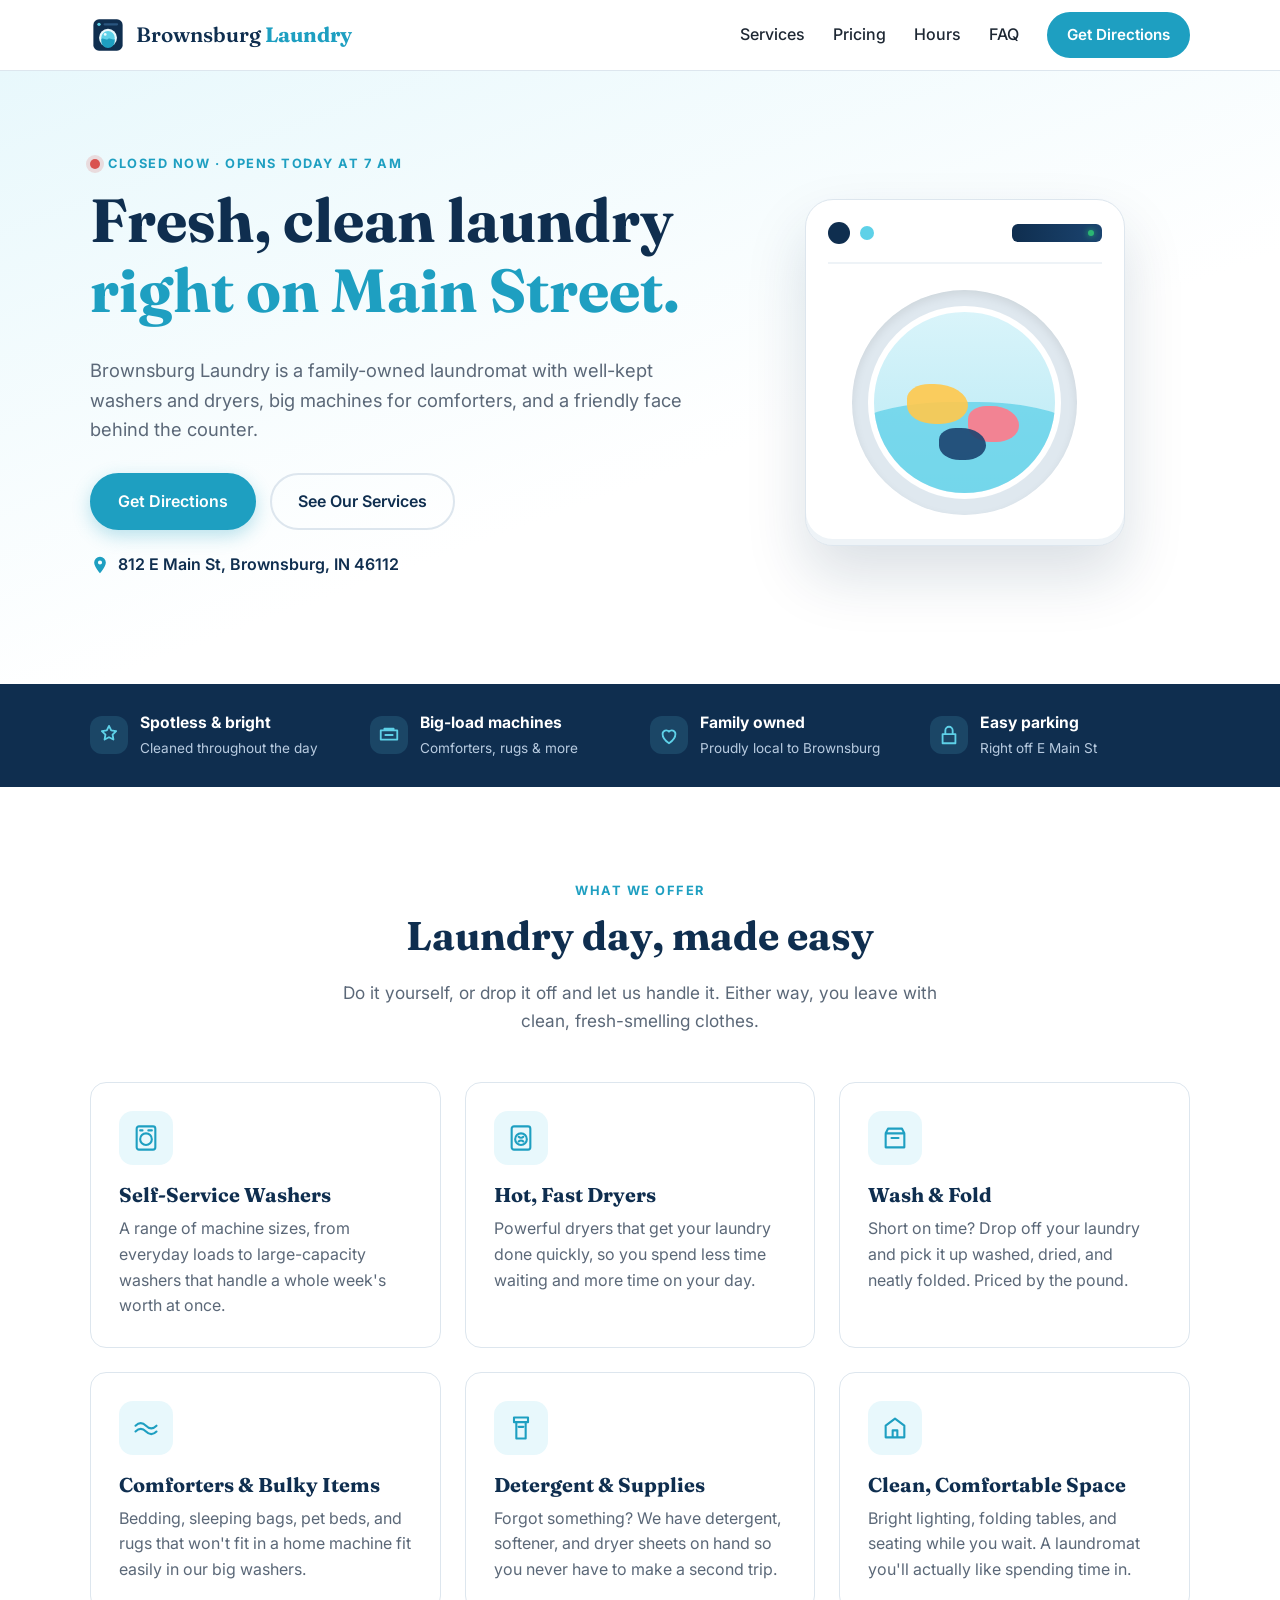
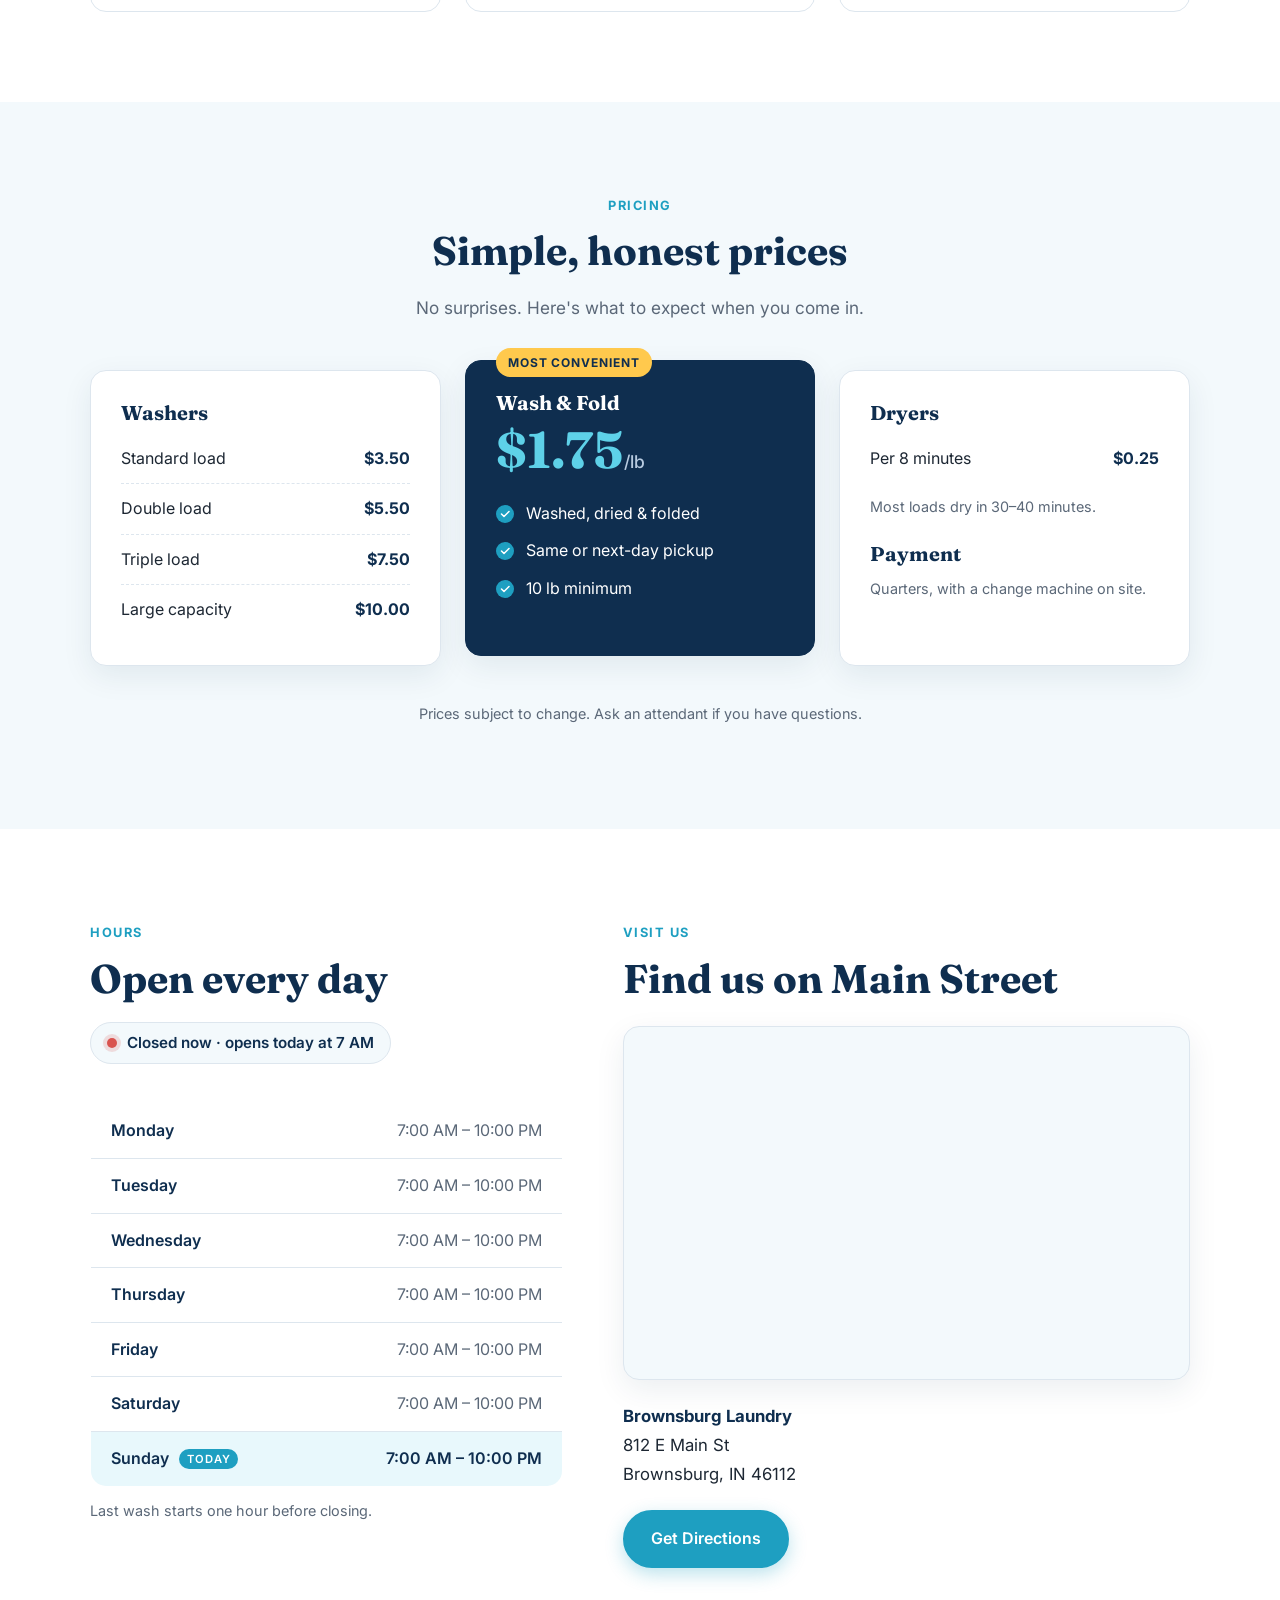
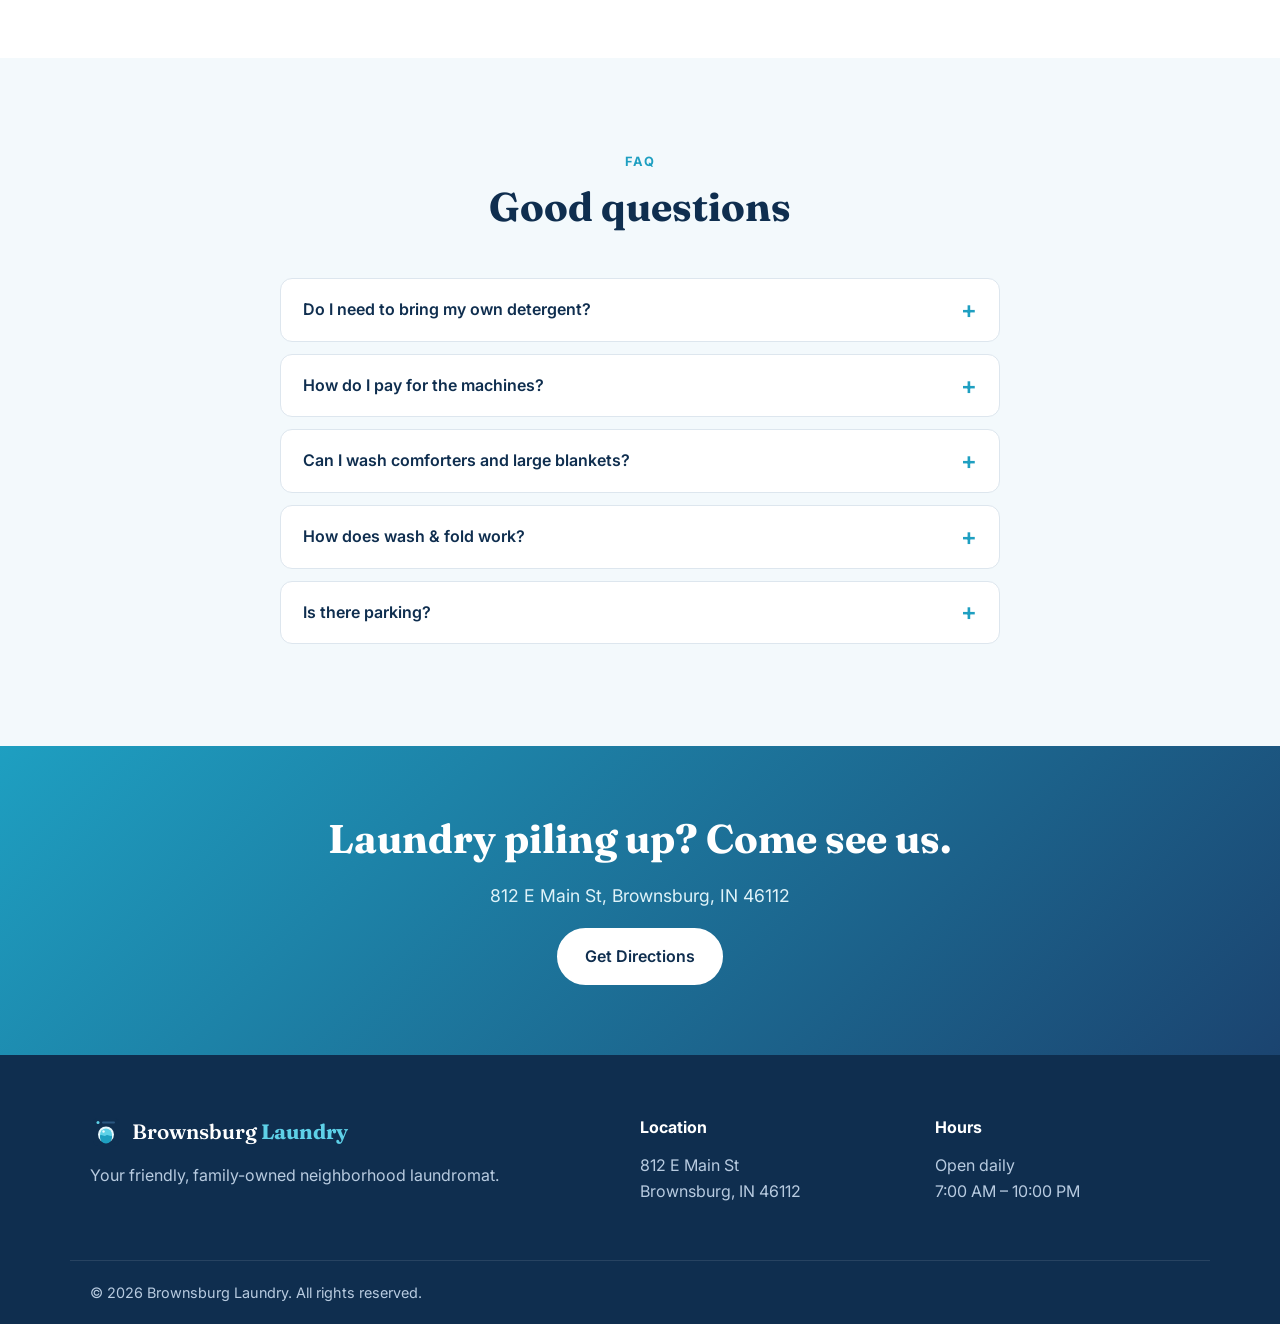
==== index.html @ ec7a970f "Add Brownsburg Laundry website Static, mobile-friendly site with services, pricing, hours with a liv" ====
<!doctype html>
<html lang="en">
<head>
  <meta charset="utf-8">
  <meta name="viewport" content="width=device-width, initial-scale=1">
  <title>Brownsburg Laundry | Laundromat on E Main St, Brownsburg, IN</title>
  <meta name="description" content="Brownsburg Laundry is a clean, friendly, family-owned laundromat at 812 E Main St, Brownsburg, IN 46112. Self-service washers and dryers, wash & fold, and big-load machines.">
  <meta property="og:title" content="Brownsburg Laundry">
  <meta property="og:description" content="Clean, friendly, family-owned laundromat at 812 E Main St, Brownsburg, IN.">
  <meta property="og:type" content="website">
  <link rel="icon" href="assets/favicon.svg" type="image/svg+xml">
  <link rel="preconnect" href="https://fonts.googleapis.com">
  <link rel="preconnect" href="https://fonts.gstatic.com" crossorigin>
  <link href="https://fonts.googleapis.com/css2?family=Fraunces:opsz,wght@9..144,600;9..144,700&family=Inter:wght@400;500;600;700&display=swap" rel="stylesheet">
  <link rel="stylesheet" href="css/styles.css">

  <script type="application/ld+json">
  {
    "@context": "https://schema.org",
    "@type": "Laundromat",
    "name": "Brownsburg Laundry",
    "address": {
      "@type": "PostalAddress",
      "streetAddress": "812 E Main St",
      "addressLocality": "Brownsburg",
      "addressRegion": "IN",
      "postalCode": "46112",
      "addressCountry": "US"
    }
  }
  </script>
</head>
<body>
  <a class="skip-link" href="#main">Skip to content</a>

  <header class="site-header" id="top">
    <div class="container nav">
      <a class="brand" href="#top" aria-label="Brownsburg Laundry home">
        <img src="assets/favicon.svg" alt="" width="36" height="36">
        <span>Brownsburg <strong>Laundry</strong></span>
      </a>
      <button class="nav-toggle" aria-expanded="false" aria-controls="nav-menu" aria-label="Open menu">
        <span></span><span></span><span></span>
      </button>
      <nav id="nav-menu" class="nav-menu" aria-label="Main">
        <a href="#services">Services</a>
        <a href="#pricing">Pricing</a>
        <a href="#hours">Hours</a>
        <a href="#faq">FAQ</a>
        <a href="#visit" class="btn btn-small">Get Directions</a>
      </nav>
    </div>
  </header>

  <main id="main">
    <!-- HERO -->
    <section class="hero">
      <div class="bubbles" aria-hidden="true">
        <span></span><span></span><span></span><span></span><span></span><span></span><span></span><span></span>
      </div>
      <div class="container hero-inner">
        <div class="hero-copy">
          <p class="eyebrow"><span class="status-dot" data-open-dot></span><span data-open-status>Your neighborhood laundromat</span></p>
          <h1>Fresh, clean laundry <em>right on Main Street.</em></h1>
          <p class="lead">Brownsburg Laundry is a family-owned laundromat with well-kept washers and dryers, big machines for comforters, and a friendly face behind the counter.</p>
          <div class="hero-actions">
            <a class="btn" href="https://www.google.com/maps/dir/?api=1&destination=812+E+Main+St,+Brownsburg,+IN+46112" target="_blank" rel="noopener">Get Directions</a>
            <a class="btn btn-ghost" href="#services">See Our Services</a>
          </div>
          <p class="hero-address">
            <svg viewBox="0 0 24 24" aria-hidden="true"><path d="M12 2a7 7 0 0 0-7 7c0 5.25 7 13 7 13s7-7.75 7-13a7 7 0 0 0-7-7zm0 9.5A2.5 2.5 0 1 1 12 6.5a2.5 2.5 0 0 1 0 5z"/></svg>
            812 E Main St, Brownsburg, IN 46112
          </p>
        </div>
        <div class="hero-art" aria-hidden="true">
          <div class="washer">
            <div class="washer-top">
              <span class="knob"></span><span class="knob small"></span>
              <span class="panel"></span>
            </div>
            <div class="washer-door">
              <div class="washer-glass">
                <div class="water"></div>
                <div class="clothes"><i></i><i></i><i></i></div>
              </div>
            </div>
          </div>
        </div>
      </div>
    </section>

    <!-- HIGHLIGHTS -->
    <section class="highlights">
      <div class="container highlight-grid">
        <div class="highlight">
          <svg viewBox="0 0 24 24" aria-hidden="true"><path d="M12 2l2.4 4.9 5.4.8-3.9 3.8.9 5.4L12 14.4l-4.8 2.5.9-5.4L4.2 7.7l5.4-.8z"/></svg>
          <div><strong>Spotless &amp; bright</strong><span>Cleaned throughout the day</span></div>
        </div>
        <div class="highlight">
          <svg viewBox="0 0 24 24" aria-hidden="true"><path d="M3 7h18v10H3zM7 7V5h10v2M8 12h8"/></svg>
          <div><strong>Big-load machines</strong><span>Comforters, rugs &amp; more</span></div>
        </div>
        <div class="highlight">
          <svg viewBox="0 0 24 24" aria-hidden="true"><path d="M12 21s-7-4.35-7-10a4 4 0 0 1 7-2.65A4 4 0 0 1 19 11c0 5.65-7 10-7 10z"/></svg>
          <div><strong>Family owned</strong><span>Proudly local to Brownsburg</span></div>
        </div>
        <div class="highlight">
          <svg viewBox="0 0 24 24" aria-hidden="true"><path d="M5 11h14v10H5zM8 11V7a4 4 0 0 1 8 0v4"/></svg>
          <div><strong>Easy parking</strong><span>Right off E Main St</span></div>
        </div>
      </div>
    </section>

    <!-- SERVICES -->
    <section id="services" class="section">
      <div class="container">
        <div class="section-head">
          <p class="eyebrow">What we offer</p>
          <h2>Laundry day, made easy</h2>
          <p>Do it yourself, or drop it off and let us handle it. Either way, you leave with clean, fresh-smelling clothes.</p>
        </div>
        <div class="card-grid">
          <article class="card">
            <div class="card-icon">
              <svg viewBox="0 0 24 24" aria-hidden="true"><rect x="4" y="2" width="16" height="20" rx="2"/><circle cx="12" cy="13" r="5"/><path d="M7 5.5h2M14 5.5h3"/></svg>
            </div>
            <h3>Self-Service Washers</h3>
            <p>A range of machine sizes, from everyday loads to large-capacity washers that handle a whole week's worth at once.</p>
          </article>
          <article class="card">
            <div class="card-icon">
              <svg viewBox="0 0 24 24" aria-hidden="true"><rect x="4" y="2" width="16" height="20" rx="2"/><circle cx="12" cy="13" r="5"/><path d="M10 11c1 1 3 1 4 0M10 15c1-1 3-1 4 0"/></svg>
            </div>
            <h3>Hot, Fast Dryers</h3>
            <p>Powerful dryers that get your laundry done quickly, so you spend less time waiting and more time on your day.</p>
          </article>
          <article class="card">
            <div class="card-icon">
              <svg viewBox="0 0 24 24" aria-hidden="true"><path d="M4 8h16v12H4zM4 8l2-4h12l2 4M9 12h6"/></svg>
            </div>
            <h3>Wash &amp; Fold</h3>
            <p>Short on time? Drop off your laundry and pick it up washed, dried, and neatly folded. Priced by the pound.</p>
          </article>
          <article class="card">
            <div class="card-icon">
              <svg viewBox="0 0 24 24" aria-hidden="true"><path d="M3 10c3-3 6-3 9 0s6 3 9 0M3 15c3-3 6-3 9 0s6 3 9 0"/></svg>
            </div>
            <h3>Comforters &amp; Bulky Items</h3>
            <p>Bedding, sleeping bags, pet beds, and rugs that won't fit in a home machine fit easily in our big washers.</p>
          </article>
          <article class="card">
            <div class="card-icon">
              <svg viewBox="0 0 24 24" aria-hidden="true"><path d="M6 3h12v4H6zM8 7v14h8V7M10 11h4"/></svg>
            </div>
            <h3>Detergent &amp; Supplies</h3>
            <p>Forgot something? We have detergent, softener, and dryer sheets on hand so you never have to make a second trip.</p>
          </article>
          <article class="card">
            <div class="card-icon">
              <svg viewBox="0 0 24 24" aria-hidden="true"><path d="M4 20V10l8-6 8 6v10H4zM10 20v-6h4v6"/></svg>
            </div>
            <h3>Clean, Comfortable Space</h3>
            <p>Bright lighting, folding tables, and seating while you wait. A laundromat you'll actually like spending time in.</p>
          </article>
        </div>
      </div>
    </section>

    <!-- PRICING -->
    <!-- NOTE: Prices below are placeholders. Update them to match the store's actual prices. -->
    <section id="pricing" class="section section-tint">
      <div class="container">
        <div class="section-head">
          <p class="eyebrow">Pricing</p>
          <h2>Simple, honest prices</h2>
          <p>No surprises. Here's what to expect when you come in.</p>
        </div>
        <div class="price-grid">
          <div class="price-card">
            <h3>Washers</h3>
            <ul class="price-list">
              <li><span>Standard load</span><span class="price">$3.50</span></li>
              <li><span>Double load</span><span class="price">$5.50</span></li>
              <li><span>Triple load</span><span class="price">$7.50</span></li>
              <li><span>Large capacity</span><span class="price">$10.00</span></li>
            </ul>
          </div>
          <div class="price-card featured">
            <p class="tag">Most convenient</p>
            <h3>Wash &amp; Fold</h3>
            <p class="big-price">$1.75<small>/lb</small></p>
            <ul class="check-list">
              <li>Washed, dried &amp; folded</li>
              <li>Same or next-day pickup</li>
              <li>10 lb minimum</li>
            </ul>
          </div>
          <div class="price-card">
            <h3>Dryers</h3>
            <ul class="price-list">
              <li><span>Per 8 minutes</span><span class="price">$0.25</span></li>
            </ul>
            <p class="fine">Most loads dry in 30–40 minutes.</p>
            <h3 class="mt">Payment</h3>
            <p class="fine">Quarters, with a change machine on site.</p>
          </div>
        </div>
        <p class="note">Prices subject to change. Ask an attendant if you have questions.</p>
      </div>
    </section>

    <!-- HOURS & LOCATION -->
    <section id="hours" class="section">
      <div class="container visit-grid">
        <div>
          <div class="section-head left">
            <p class="eyebrow">Hours</p>
            <h2>Open every day</h2>
            <p class="open-now"><span class="status-dot" data-open-dot></span><span data-open-status>Checking hours…</span></p>
          </div>
          <!-- NOTE: Hours are placeholders. Edit the HOURS table in js/main.js too, so the "Open now" badge stays accurate. -->
          <table class="hours-table" data-hours-table>
            <tbody>
              <tr data-day="1"><th scope="row">Monday</th><td>7:00 AM – 10:00 PM</td></tr>
              <tr data-day="2"><th scope="row">Tuesday</th><td>7:00 AM – 10:00 PM</td></tr>
              <tr data-day="3"><th scope="row">Wednesday</th><td>7:00 AM – 10:00 PM</td></tr>
              <tr data-day="4"><th scope="row">Thursday</th><td>7:00 AM – 10:00 PM</td></tr>
              <tr data-day="5"><th scope="row">Friday</th><td>7:00 AM – 10:00 PM</td></tr>
              <tr data-day="6"><th scope="row">Saturday</th><td>7:00 AM – 10:00 PM</td></tr>
              <tr data-day="0"><th scope="row">Sunday</th><td>7:00 AM – 10:00 PM</td></tr>
            </tbody>
          </table>
          <p class="fine">Last wash starts one hour before closing.</p>
        </div>

        <div id="visit">
          <div class="section-head left">
            <p class="eyebrow">Visit us</p>
            <h2>Find us on Main Street</h2>
          </div>
          <div class="map">
            <iframe
              title="Map showing Brownsburg Laundry at 812 E Main St, Brownsburg, IN"
              src="https://maps.google.com/maps?q=812%20E%20Main%20St%2C%20Brownsburg%2C%20IN%2046112&t=&z=15&ie=UTF8&iwloc=&output=embed"
              loading="lazy"
              referrerpolicy="no-referrer-when-downgrade"></iframe>
          </div>
          <address class="address-card">
            <strong>Brownsburg Laundry</strong><br>
            812 E Main St<br>
            Brownsburg, IN 46112
          </address>
          <a class="btn" href="https://www.google.com/maps/dir/?api=1&destination=812+E+Main+St,+Brownsburg,+IN+46112" target="_blank" rel="noopener">Get Directions</a>
        </div>
      </div>
    </section>

    <!-- FAQ -->
    <section id="faq" class="section section-tint">
      <div class="container narrow">
        <div class="section-head">
          <p class="eyebrow">FAQ</p>
          <h2>Good questions</h2>
        </div>
        <div class="faq">
          <details>
            <summary>Do I need to bring my own detergent?</summary>
            <p>You're welcome to bring your own, but you don't have to. We keep detergent, fabric softener, and dryer sheets available on site.</p>
          </details>
          <details>
            <summary>How do I pay for the machines?</summary>
            <p>Machines take quarters, and there's a change machine on site that breaks bills into quarters.</p>
          </details>
          <details>
            <summary>Can I wash comforters and large blankets?</summary>
            <p>Yes! Our large-capacity washers easily handle king-size comforters, sleeping bags, and other bulky items.</p>
          </details>
          <details>
            <summary>How does wash &amp; fold work?</summary>
            <p>Just drop off your laundry during business hours. We'll weigh it, wash it, dry it, and fold it. It's usually ready the same or next day.</p>
          </details>
          <details>
            <summary>Is there parking?</summary>
            <p>Yes, there's convenient parking right at the store on E Main St.</p>
          </details>
        </div>
      </div>
    </section>

    <!-- CTA -->
    <section class="cta">
      <div class="container cta-inner">
        <h2>Laundry piling up? Come see us.</h2>
        <p>812 E Main St, Brownsburg, IN 46112</p>
        <a class="btn btn-light" href="https://www.google.com/maps/dir/?api=1&destination=812+E+Main+St,+Brownsburg,+IN+46112" target="_blank" rel="noopener">Get Directions</a>
      </div>
    </section>
  </main>

  <footer class="site-footer">
    <div class="container footer-grid">
      <div>
        <a class="brand brand-light" href="#top">
          <img src="assets/favicon.svg" alt="" width="32" height="32">
          <span>Brownsburg <strong>Laundry</strong></span>
        </a>
        <p>Your friendly, family-owned neighborhood laundromat.</p>
      </div>
      <div>
        <h4>Location</h4>
        <p>812 E Main St<br>Brownsburg, IN 46112</p>
      </div>
      <div>
        <h4>Hours</h4>
        <p>Open daily<br>7:00 AM – 10:00 PM</p>
      </div>
    </div>
    <div class="container footer-bottom">
      <p>&copy; <span data-year></span> Brownsburg Laundry. All rights reserved.</p>
    </div>
  </footer>

  <script src="js/main.js"></script>
</body>
</html>
---- css/styles.css ----
:root {
  --navy: #0f2e4f;
  --navy-2: #1b4470;
  --aqua: #1e9fc1;
  --aqua-light: #5ed1e8;
  --foam: #e8f8fc;
  --sun: #ffc94d;
  --ink: #1d2733;
  --muted: #5b6878;
  --line: #dde6ee;
  --bg: #ffffff;
  --tint: #f3f9fc;
  --radius: 16px;
  --shadow: 0 10px 30px rgba(15, 46, 79, 0.08);
  --font-body: "Inter", system-ui, -apple-system, "Segoe UI", Roboto, sans-serif;
  --font-head: "Fraunces", Georgia, serif;
}

*,
*::before,
*::after { box-sizing: border-box; }

html { scroll-behavior: smooth; scroll-padding-top: 80px; }

body {
  margin: 0;
  font-family: var(--font-body);
  color: var(--ink);
  background: var(--bg);
  line-height: 1.6;
  -webkit-font-smoothing: antialiased;
}

img, svg { display: block; max-width: 100%; }

a { color: var(--aqua); }

h1, h2, h3 {
  font-family: var(--font-head);
  color: var(--navy);
  line-height: 1.15;
  margin: 0 0 0.5em;
}

h1 { font-size: clamp(2.3rem, 5.5vw, 3.8rem); }
h2 { font-size: clamp(1.8rem, 3.5vw, 2.5rem); }
h3 { font-size: 1.25rem; }

p { margin: 0 0 1em; }

.container {
  width: 100%;
  max-width: 1140px;
  margin: 0 auto;
  padding: 0 20px;
}
.container.narrow { max-width: 760px; }

.skip-link {
  position: absolute;
  left: -999px;
  top: 8px;
  background: var(--navy);
  color: #fff;
  padding: 8px 14px;
  border-radius: 8px;
  z-index: 100;
}
.skip-link:focus { left: 8px; }

/* Buttons */
.btn {
  display: inline-flex;
  align-items: center;
  justify-content: center;
  gap: 8px;
  background: var(--aqua);
  color: #fff;
  font-weight: 600;
  text-decoration: none;
  padding: 14px 26px;
  border-radius: 999px;
  border: 2px solid var(--aqua);
  transition: transform 0.15s ease, background 0.15s ease, box-shadow 0.15s ease;
  box-shadow: 0 6px 18px rgba(30, 159, 193, 0.3);
}
.btn:hover { background: #178aa8; border-color: #178aa8; transform: translateY(-2px); }
.btn:focus-visible { outline: 3px solid var(--sun); outline-offset: 3px; }
.btn-small { padding: 9px 18px; font-size: 0.95rem; box-shadow: none; }
.btn-ghost {
  background: transparent;
  color: var(--navy);
  border-color: var(--line);
  box-shadow: none;
}
.btn-ghost:hover { background: var(--foam); border-color: var(--aqua-light); }
.btn-light { background: #fff; color: var(--navy); border-color: #fff; box-shadow: none; }
.btn-light:hover { background: var(--foam); border-color: var(--foam); }

/* Header */
.site-header {
  position: sticky;
  top: 0;
  z-index: 50;
  background: rgba(255, 255, 255, 0.92);
  backdrop-filter: blur(10px);
  border-bottom: 1px solid var(--line);
}
.nav {
  display: flex;
  align-items: center;
  justify-content: space-between;
  height: 70px;
}
.brand {
  display: flex;
  align-items: center;
  gap: 10px;
  text-decoration: none;
  color: var(--navy);
  font-family: var(--font-head);
  font-size: 1.3rem;
  font-weight: 600;
}
.brand strong { color: var(--aqua); }
.brand-light { color: #fff; }
.brand-light strong { color: var(--aqua-light); }

.nav-menu { display: flex; align-items: center; gap: 28px; }
.nav-menu a:not(.btn) {
  color: var(--ink);
  text-decoration: none;
  font-weight: 500;
}
.nav-menu a:not(.btn):hover { color: var(--aqua); }

.nav-toggle {
  display: none;
  background: none;
  border: 0;
  padding: 8px;
  cursor: pointer;
}
.nav-toggle span {
  display: block;
  width: 24px;
  height: 2px;
  background: var(--navy);
  margin: 5px 0;
  transition: transform 0.2s, opacity 0.2s;
}
.nav-toggle[aria-expanded="true"] span:nth-child(1) { transform: translateY(7px) rotate(45deg); }
.nav-toggle[aria-expanded="true"] span:nth-child(2) { opacity: 0; }
.nav-toggle[aria-expanded="true"] span:nth-child(3) { transform: translateY(-7px) rotate(-45deg); }

/* Hero */
.hero {
  position: relative;
  overflow: hidden;
  background: linear-gradient(160deg, var(--foam) 0%, #ffffff 60%);
  padding: 80px 0 90px;
}
.hero-inner {
  position: relative;
  display: grid;
  grid-template-columns: 1.15fr 0.85fr;
  align-items: center;
  gap: 40px;
}
.hero h1 em {
  font-style: normal;
  color: var(--aqua);
  display: block;
}
.lead { font-size: 1.15rem; color: var(--muted); max-width: 34em; }
.hero-actions { display: flex; flex-wrap: wrap; gap: 14px; margin: 28px 0 22px; }
.hero-address {
  display: flex;
  align-items: center;
  gap: 8px;
  color: var(--navy);
  font-weight: 600;
}
.hero-address svg { width: 20px; height: 20px; fill: var(--aqua); }

.eyebrow {
  display: inline-flex;
  align-items: center;
  gap: 8px;
  text-transform: uppercase;
  letter-spacing: 0.12em;
  font-size: 0.8rem;
  font-weight: 700;
  color: var(--aqua);
  margin-bottom: 12px;
}

.status-dot {
  width: 10px;
  height: 10px;
  border-radius: 50%;
  background: var(--muted);
  display: inline-block;
  flex-shrink: 0;
}
.status-dot.open { background: #2bb673; box-shadow: 0 0 0 4px rgba(43, 182, 115, 0.2); }
.status-dot.closed { background: #d9534f; box-shadow: 0 0 0 4px rgba(217, 83, 79, 0.18); }

/* Bubbles */
.bubbles span {
  position: absolute;
  bottom: -60px;
  border-radius: 50%;
  background: radial-gradient(circle at 30% 30%, rgba(255, 255, 255, 0.95), rgba(94, 209, 232, 0.25) 60%, rgba(94, 209, 232, 0.1));
  border: 1px solid rgba(94, 209, 232, 0.35);
  animation: rise linear infinite;
}
.bubbles span:nth-child(1) { left: 5%;  width: 30px; height: 30px; animation-duration: 14s; }
.bubbles span:nth-child(2) { left: 18%; width: 16px; height: 16px; animation-duration: 10s; animation-delay: 2s; }
.bubbles span:nth-child(3) { left: 35%; width: 44px; height: 44px; animation-duration: 18s; animation-delay: 4s; }
.bubbles span:nth-child(4) { left: 50%; width: 20px; height: 20px; animation-duration: 12s; animation-delay: 1s; }
.bubbles span:nth-child(5) { left: 64%; width: 34px; height: 34px; animation-duration: 16s; animation-delay: 6s; }
.bubbles span:nth-child(6) { left: 78%; width: 14px; height: 14px; animation-duration: 9s;  animation-delay: 3s; }
.bubbles span:nth-child(7) { left: 88%; width: 26px; height: 26px; animation-duration: 13s; animation-delay: 5s; }
.bubbles span:nth-child(8) { left: 95%; width: 40px; height: 40px; animation-duration: 20s; animation-delay: 8s; }

@keyframes rise {
  0%   { transform: translate(0, 0); opacity: 0; }
  10%  { opacity: 1; }
  50%  { transform: translate(18px, -50vh); }
  100% { transform: translate(-10px, -100vh); opacity: 0; }
}

/* Washer illustration */
.hero-art { display: flex; justify-content: center; }
.washer {
  width: min(320px, 80vw);
  background: #fff;
  border-radius: 28px;
  box-shadow: 0 30px 60px rgba(15, 46, 79, 0.15), inset 0 -6px 0 #eef3f7;
  border: 1px solid var(--line);
  padding: 22px;
}
.washer-top {
  display: flex;
  align-items: center;
  gap: 10px;
  padding-bottom: 18px;
  border-bottom: 2px solid #eef3f7;
}
.knob { width: 22px; height: 22px; border-radius: 50%; background: var(--navy); }
.knob.small { width: 14px; height: 14px; background: var(--aqua-light); }
.panel {
  margin-left: auto;
  width: 90px;
  height: 18px;
  border-radius: 6px;
  background: linear-gradient(90deg, var(--navy) 0%, var(--navy-2) 100%);
  position: relative;
}
.panel::after {
  content: "";
  position: absolute;
  right: 8px;
  top: 6px;
  width: 6px;
  height: 6px;
  border-radius: 50%;
  background: #2bb673;
  box-shadow: 0 0 6px #2bb673;
}
.washer-door {
  margin: 26px auto 8px;
  width: 82%;
  aspect-ratio: 1;
  border-radius: 50%;
  background: #dfe8ef;
  padding: 16px;
  box-shadow: inset 0 4px 10px rgba(0, 0, 0, 0.08);
}
.washer-glass {
  position: relative;
  width: 100%;
  height: 100%;
  border-radius: 50%;
  overflow: hidden;
  background: linear-gradient(180deg, #d9f4fa, #b6e9f4);
  border: 6px solid #fff;
  animation: spin 6s linear infinite;
}
.water {
  position: absolute;
  left: -25%;
  bottom: -10%;
  width: 150%;
  height: 60%;
  background: var(--aqua-light);
  border-radius: 45%;
  opacity: 0.75;
  animation: slosh 3s ease-in-out infinite;
}
.clothes i {
  position: absolute;
  border-radius: 40% 60% 50% 50%;
  opacity: 0.9;
}
.clothes i:nth-child(1) { width: 34%; height: 22%; left: 18%; top: 40%; background: var(--sun); }
.clothes i:nth-child(2) { width: 28%; height: 20%; left: 52%; top: 52%; background: #ff7a8a; }
.clothes i:nth-child(3) { width: 26%; height: 18%; left: 36%; top: 64%; background: var(--navy-2); }

@keyframes spin { to { transform: rotate(360deg); } }
@keyframes slosh {
  0%, 100% { transform: translateX(0) rotate(0deg); }
  50% { transform: translateX(6%) rotate(8deg); }
}

/* Highlights */
.highlights { background: var(--navy); color: #fff; padding: 26px 0; }
.highlight-grid { display: grid; grid-template-columns: repeat(4, 1fr); gap: 20px; }
.highlight { display: flex; align-items: center; gap: 12px; }
.highlight svg {
  width: 38px;
  height: 38px;
  padding: 8px;
  border-radius: 12px;
  background: rgba(94, 209, 232, 0.15);
  fill: none;
  stroke: var(--aqua-light);
  stroke-width: 2;
  stroke-linecap: round;
  stroke-linejoin: round;
  flex-shrink: 0;
}
.highlight strong { display: block; font-size: 0.98rem; }
.highlight span { font-size: 0.85rem; color: #b8cbe0; }

/* Sections */
.section { padding: 90px 0; }
.section-tint { background: var(--tint); }
.section-head { text-align: center; max-width: 640px; margin: 0 auto 48px; }
.section-head p:not(.eyebrow) { color: var(--muted); font-size: 1.08rem; }
.section-head.left { text-align: left; margin: 0 0 24px; }

/* Cards */
.card-grid { display: grid; grid-template-columns: repeat(3, 1fr); gap: 24px; }
.card {
  background: #fff;
  border: 1px solid var(--line);
  border-radius: var(--radius);
  padding: 28px;
  transition: transform 0.2s ease, box-shadow 0.2s ease, border-color 0.2s ease;
}
.card:hover { transform: translateY(-4px); box-shadow: var(--shadow); border-color: var(--aqua-light); }
.card p { color: var(--muted); margin: 0; }
.card-icon {
  width: 54px;
  height: 54px;
  border-radius: 14px;
  background: var(--foam);
  display: grid;
  place-items: center;
  margin-bottom: 18px;
}
.card-icon svg {
  width: 28px;
  height: 28px;
  fill: none;
  stroke: var(--aqua);
  stroke-width: 1.8;
  stroke-linecap: round;
  stroke-linejoin: round;
}

/* Pricing */
.price-grid { display: grid; grid-template-columns: repeat(3, 1fr); gap: 24px; align-items: stretch; }
.price-card {
  position: relative;
  background: #fff;
  border: 1px solid var(--line);
  border-radius: var(--radius);
  padding: 30px;
  box-shadow: var(--shadow);
}
.price-card.featured {
  background: var(--navy);
  color: #fff;
  border-color: var(--navy);
  transform: translateY(-10px);
}
.price-card.featured h3 { color: #fff; }
.tag {
  position: absolute;
  top: -13px;
  left: 30px;
  background: var(--sun);
  color: var(--navy);
  font-size: 0.75rem;
  font-weight: 700;
  text-transform: uppercase;
  letter-spacing: 0.08em;
  padding: 5px 12px;
  border-radius: 999px;
  margin: 0;
}
.price-list { list-style: none; padding: 0; margin: 0; }
.price-list li {
  display: flex;
  justify-content: space-between;
  padding: 12px 0;
  border-bottom: 1px dashed var(--line);
}
.price-list li:last-child { border-bottom: 0; }
.price { font-weight: 700; color: var(--navy); }
.big-price {
  font-family: var(--font-head);
  font-size: 3.2rem;
  font-weight: 700;
  color: var(--aqua-light);
  line-height: 1;
  margin: 8px 0 20px;
}
.big-price small { font-size: 1.1rem; color: #b8cbe0; font-family: var(--font-body); font-weight: 500; }
.check-list { list-style: none; padding: 0; margin: 0; }
.check-list li { padding: 6px 0 6px 30px; position: relative; }
.check-list li::before {
  content: "";
  position: absolute;
  left: 0;
  top: 10px;
  width: 18px;
  height: 18px;
  border-radius: 50%;
  background: var(--aqua) url("data:image/svg+xml,%3Csvg xmlns='http://www.w3.org/2000/svg' viewBox='0 0 24 24' fill='none' stroke='white' stroke-width='3' stroke-linecap='round' stroke-linejoin='round'%3E%3Cpath d='M5 12l5 5L20 7'/%3E%3C/svg%3E") center / 12px no-repeat;
}
.fine { font-size: 0.9rem; color: var(--muted); margin-top: 12px; }
.mt { margin-top: 24px; }
.note { text-align: center; color: var(--muted); font-size: 0.9rem; margin-top: 36px; }

/* Hours & visit */
.visit-grid { display: grid; grid-template-columns: 1fr 1.2fr; gap: 60px; align-items: start; }
.open-now {
  display: inline-flex;
  align-items: center;
  gap: 10px;
  background: var(--tint);
  border: 1px solid var(--line);
  padding: 8px 16px;
  border-radius: 999px;
  font-weight: 600;
  color: var(--navy) !important;
  font-size: 0.95rem !important;
}
.hours-table {
  width: 100%;
  border-collapse: collapse;
  background: #fff;
  border: 1px solid var(--line);
  border-radius: var(--radius);
  overflow: hidden;
}
.hours-table th,
.hours-table td { padding: 14px 20px; text-align: left; border-bottom: 1px solid var(--line); }
.hours-table tr:last-child th,
.hours-table tr:last-child td { border-bottom: 0; }
.hours-table th { font-weight: 600; color: var(--navy); }
.hours-table td { text-align: right; color: var(--muted); white-space: nowrap; }
.hours-table tr.today { background: var(--foam); }
.hours-table tr.today th::after {
  content: "Today";
  margin-left: 10px;
  font-size: 0.7rem;
  text-transform: uppercase;
  letter-spacing: 0.08em;
  background: var(--aqua);
  color: #fff;
  padding: 3px 8px;
  border-radius: 999px;
  vertical-align: middle;
}
.hours-table tr.today td { color: var(--navy); font-weight: 600; }

.map {
  border-radius: var(--radius);
  overflow: hidden;
  border: 1px solid var(--line);
  box-shadow: var(--shadow);
  aspect-ratio: 16 / 10;
  background: var(--tint);
}
.map iframe { width: 100%; height: 100%; border: 0; display: block; }
.address-card {
  font-style: normal;
  margin: 22px 0;
  line-height: 1.7;
  font-size: 1.05rem;
}
.address-card strong { color: var(--navy); }

/* FAQ */
.faq details {
  background: #fff;
  border: 1px solid var(--line);
  border-radius: 12px;
  margin-bottom: 12px;
  padding: 0 22px;
  transition: border-color 0.2s;
}
.faq details[open] { border-color: var(--aqua-light); }
.faq summary {
  cursor: pointer;
  list-style: none;
  padding: 18px 30px 18px 0;
  font-weight: 600;
  color: var(--navy);
  position: relative;
}
.faq summary::-webkit-details-marker { display: none; }
.faq summary::after {
  content: "+";
  position: absolute;
  right: 0;
  top: 50%;
  transform: translateY(-50%);
  font-size: 1.5rem;
  color: var(--aqua);
  transition: transform 0.2s;
}
.faq details[open] summary::after { transform: translateY(-50%) rotate(45deg); }
.faq details p { color: var(--muted); padding-bottom: 18px; margin: 0; }

/* CTA */
.cta {
  background: linear-gradient(135deg, var(--aqua) 0%, var(--navy-2) 100%);
  color: #fff;
  padding: 70px 0;
  text-align: center;
}
.cta h2 { color: #fff; }
.cta p { color: #dff3f9; font-size: 1.1rem; }

/* Footer */
.site-footer { background: var(--navy); color: #b8cbe0; padding: 60px 0 0; }
.footer-grid { display: grid; grid-template-columns: 2fr 1fr 1fr; gap: 40px; }
.site-footer h4 { color: #fff; margin: 0 0 12px; font-size: 1rem; }
.site-footer .brand { margin-bottom: 14px; }
.footer-bottom {
  border-top: 1px solid rgba(255, 255, 255, 0.1);
  margin-top: 40px;
  padding-top: 20px;
  padding-bottom: 20px;
  font-size: 0.9rem;
}
.footer-bottom p { margin: 0; }

/* Responsive */
@media (max-width: 960px) {
  .hero-inner { grid-template-columns: 1fr; text-align: center; }
  .hero-copy .lead { margin-left: auto; margin-right: auto; }
  .hero-actions, .hero-address { justify-content: center; }
  .hero-art { order: -1; }
  .washer { width: 220px; padding: 16px; }
  .card-grid { grid-template-columns: repeat(2, 1fr); }
  .price-grid { grid-template-columns: 1fr; max-width: 460px; margin: 0 auto; }
  .price-card.featured { transform: none; }
  .highlight-grid { grid-template-columns: repeat(2, 1fr); }
  .visit-grid { grid-template-columns: 1fr; gap: 50px; }
}

@media (max-width: 760px) {
  .nav-toggle { display: block; }
  .nav-menu {
    position: absolute;
    top: 70px;
    left: 0;
    right: 0;
    flex-direction: column;
    align-items: stretch;
    gap: 0;
    background: #fff;
    border-bottom: 1px solid var(--line);
    padding: 10px 20px 20px;
    display: none;
  }
  .nav-menu.open { display: flex; }
  .nav-menu a:not(.btn) { padding: 12px 0; border-bottom: 1px solid var(--line); }
  .nav-menu .btn { margin-top: 14px; }
  .hero { padding: 50px 0 60px; }
  .section { padding: 64px 0; }
  .card-grid { grid-template-columns: 1fr; }
  .footer-grid { grid-template-columns: 1fr; gap: 24px; }
}

@media (max-width: 480px) {
  .highlight-grid { grid-template-columns: 1fr; }
  .hero-actions .btn { width: 100%; }
}

@media (prefers-reduced-motion: reduce) {
  *, *::before, *::after { animation: none !important; transition: none !important; }
  html { scroll-behavior: auto; }
}

@media (max-width: 420px) {
  .hours-table th,
  .hours-table td { padding: 12px 14px; font-size: 0.92rem; }
}
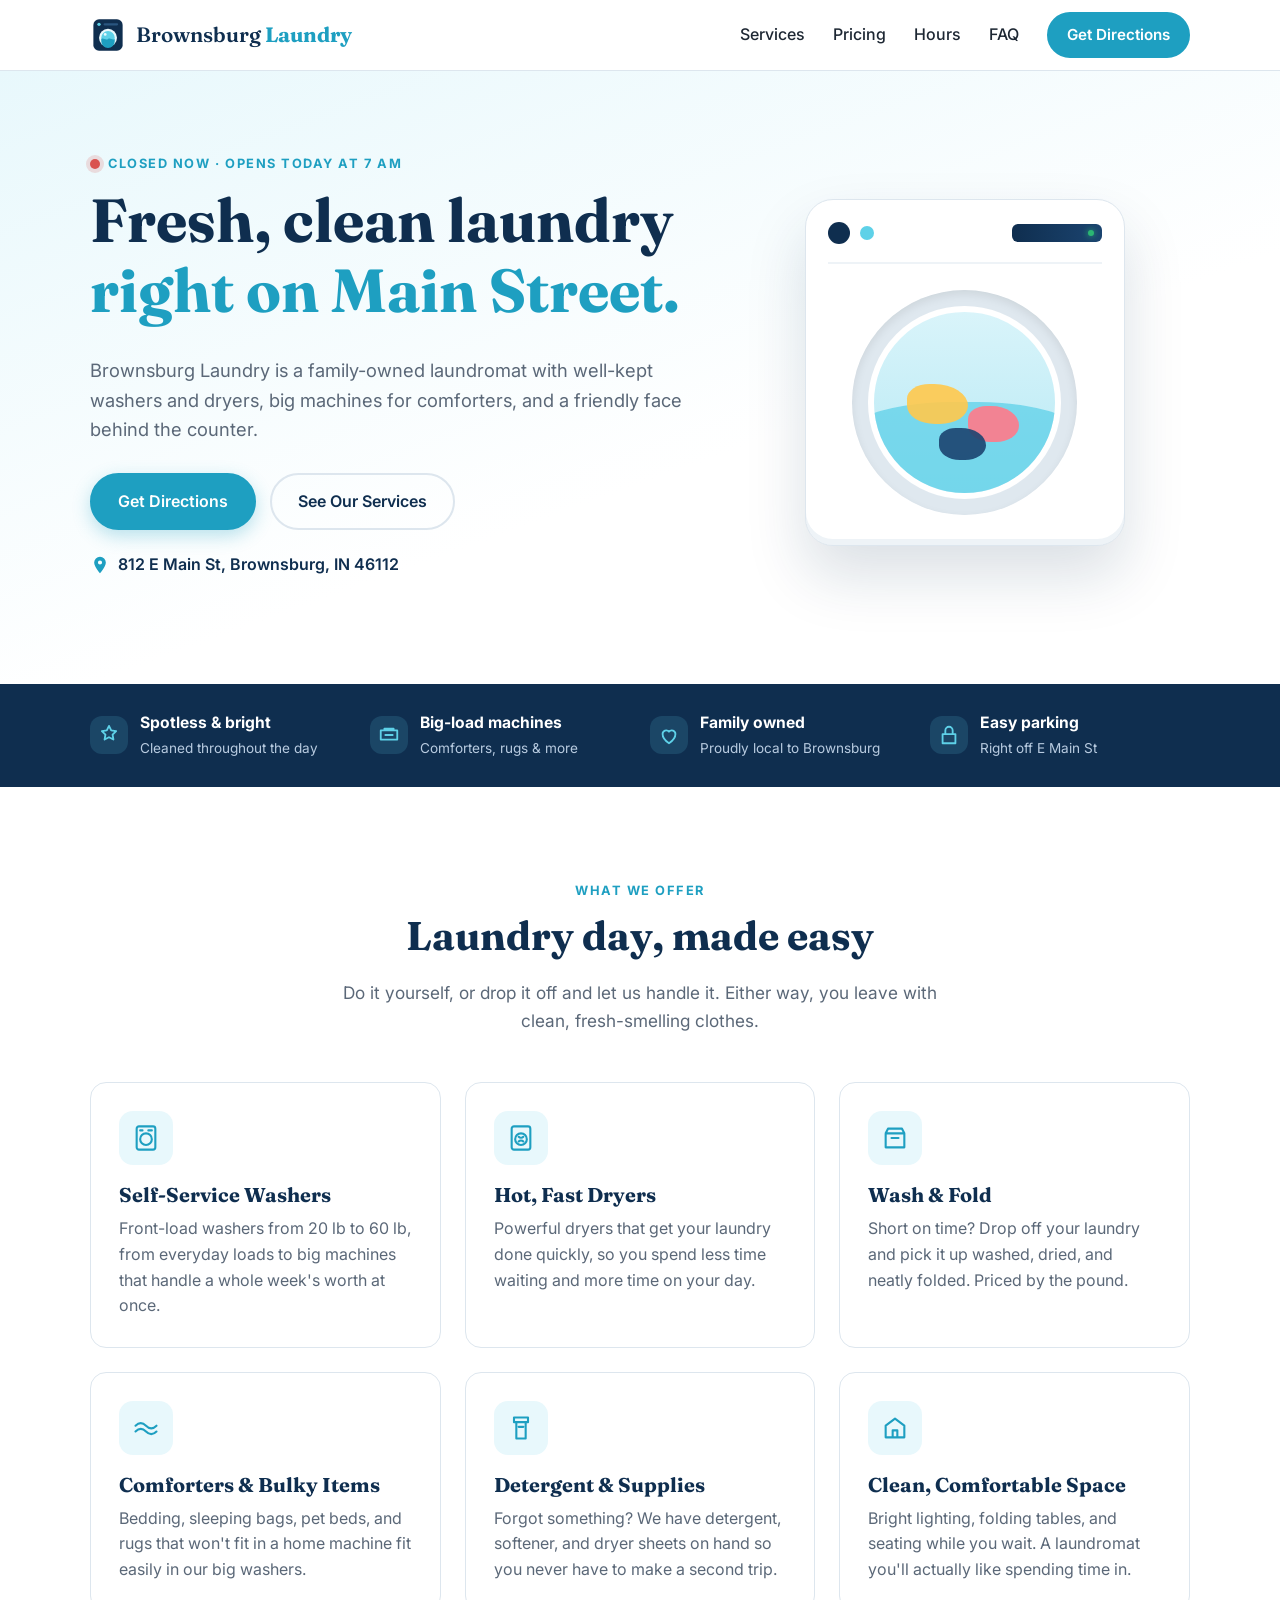
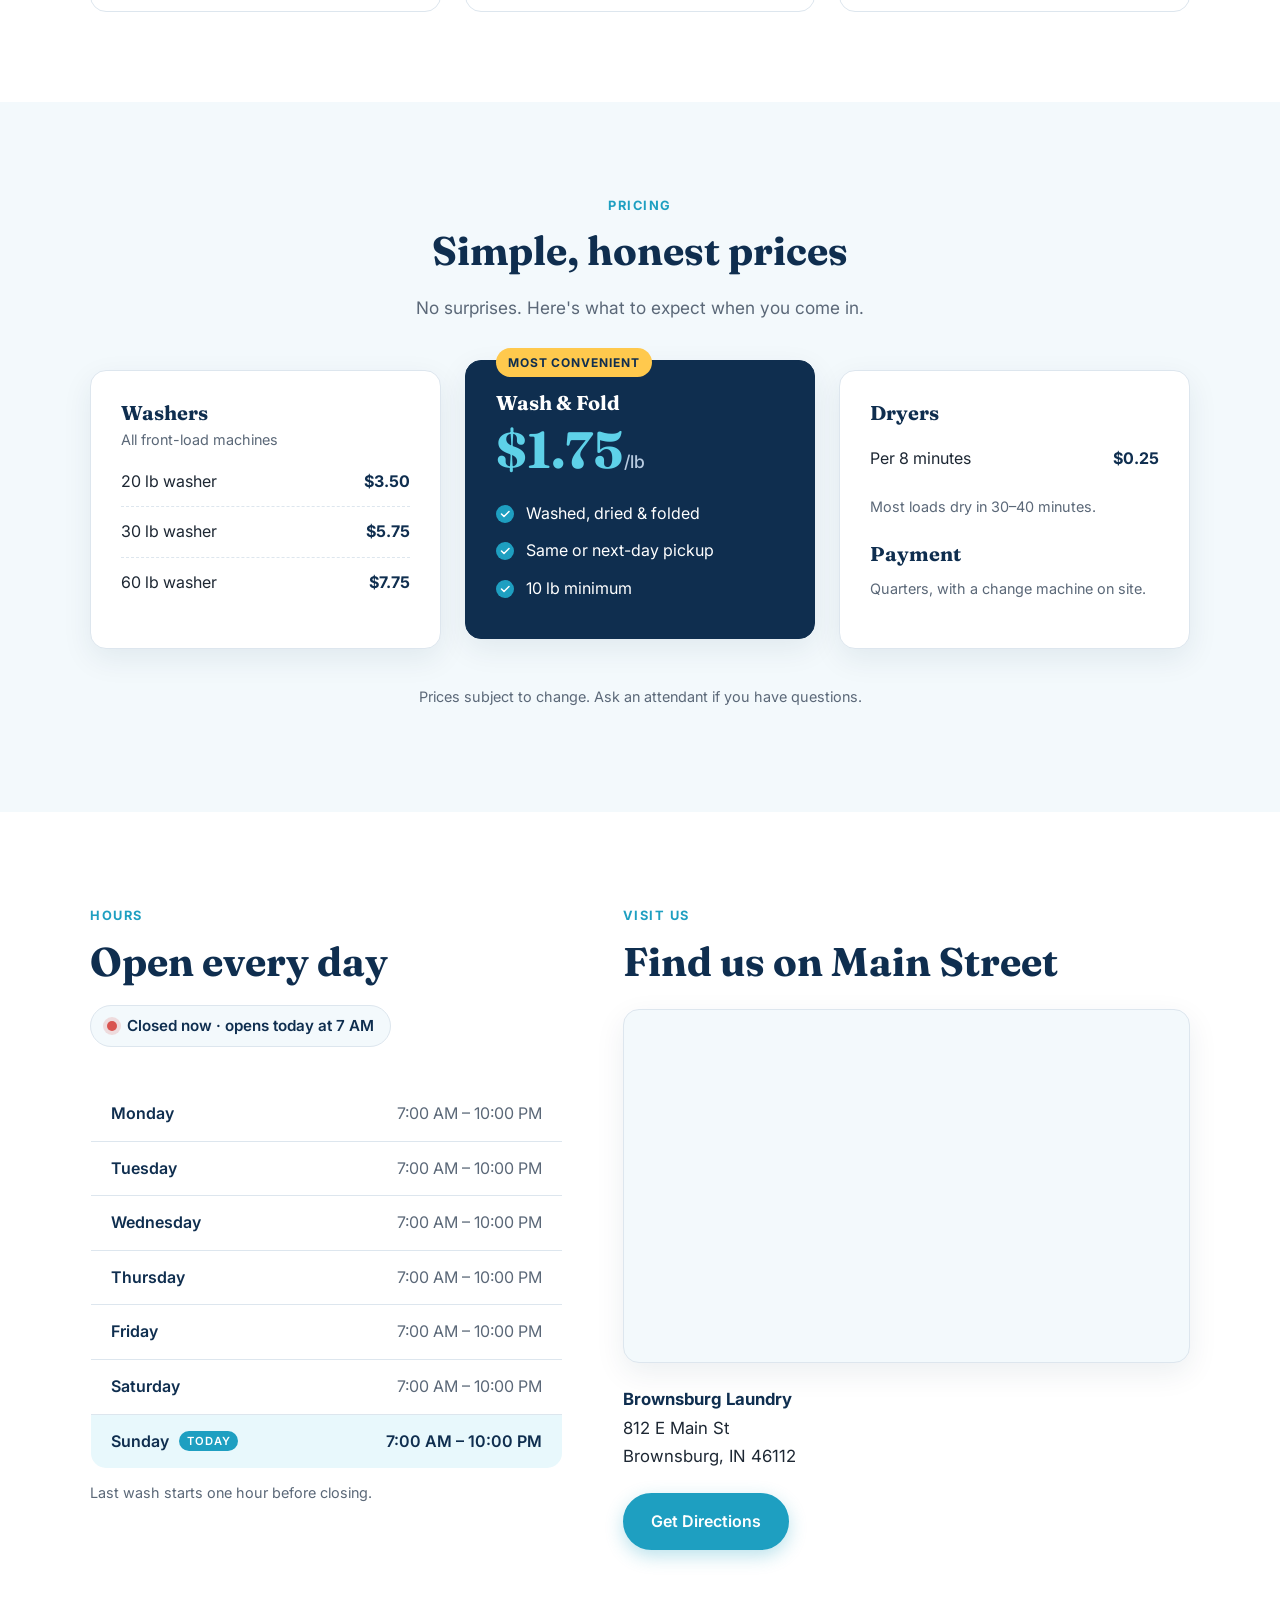
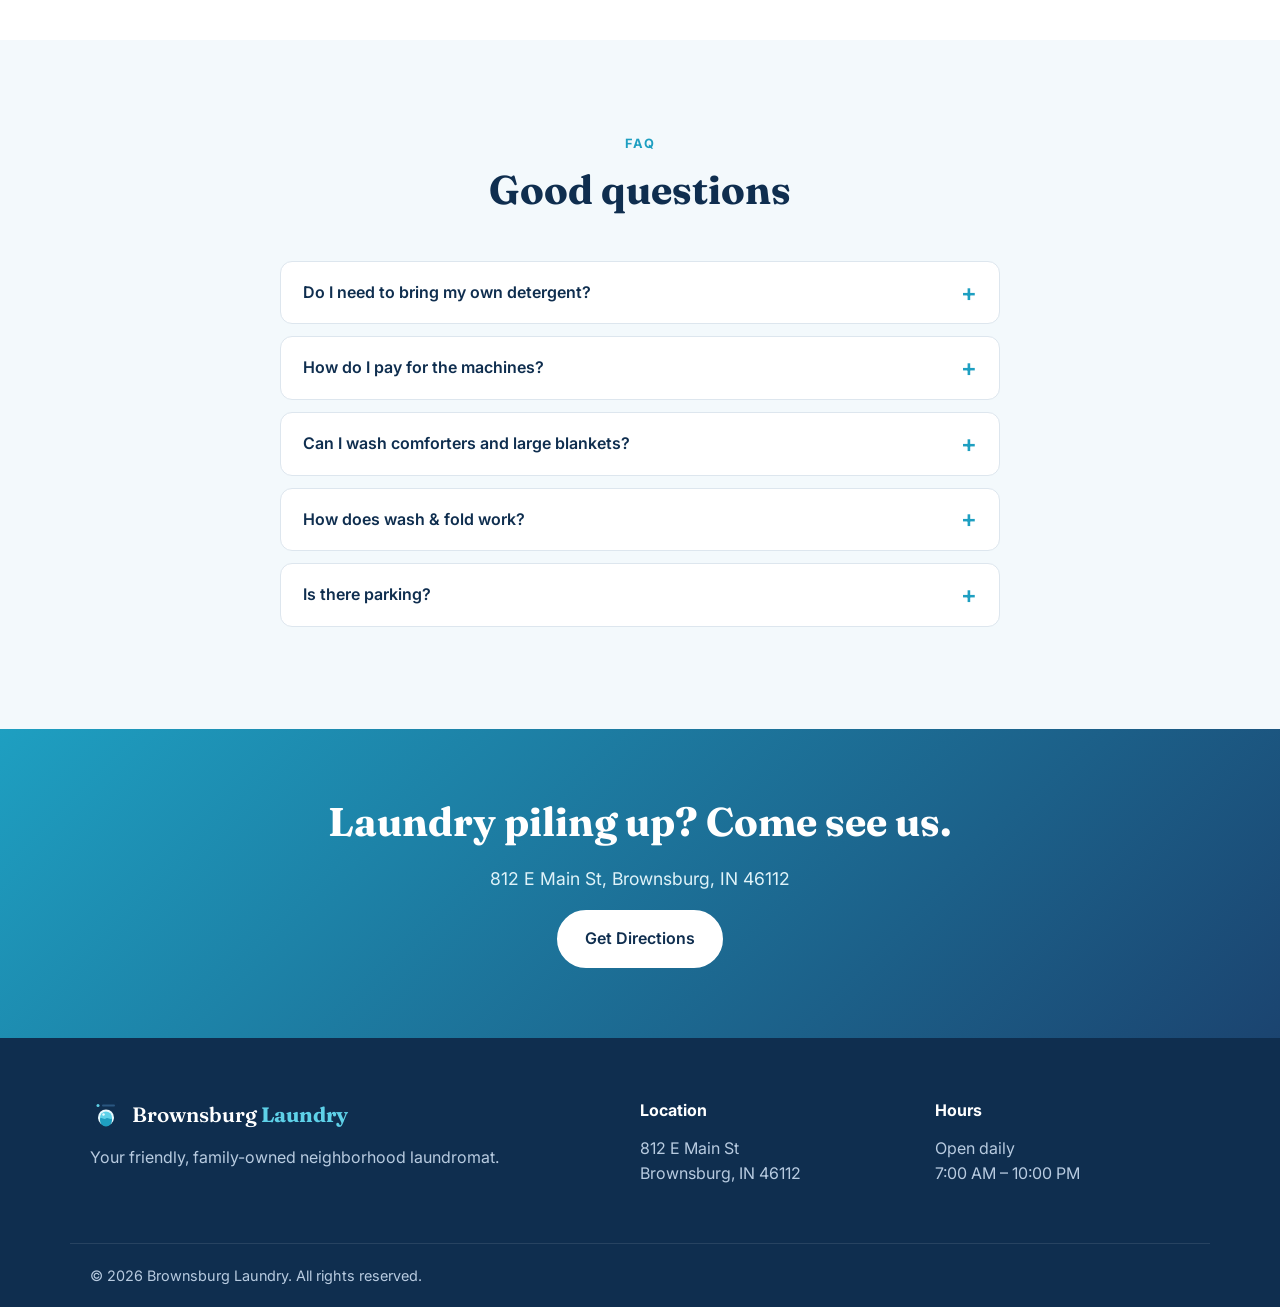
==== commit 1df78996: "Add real washer prices and front-load details Co-Authored-By: Claude Opus 5.5 <noreply@anthropic.com" ====
--- a/index.html
+++ b/index.html
@@ -125,7 +125,7 @@
               <svg viewBox="0 0 24 24" aria-hidden="true"><rect x="4" y="2" width="16" height="20" rx="2"/><circle cx="12" cy="13" r="5"/><path d="M7 5.5h2M14 5.5h3"/></svg>
             </div>
             <h3>Self-Service Washers</h3>
-            <p>A range of machine sizes, from everyday loads to large-capacity washers that handle a whole week's worth at once.</p>
+            <p>Front-load washers from 20 lb to 60 lb, from everyday loads to big machines that handle a whole week's worth at once.</p>
           </article>
           <article class="card">
             <div class="card-icon">
@@ -167,7 +167,7 @@
     </section>
 
     <!-- PRICING -->
-    <!-- NOTE: Prices below are placeholders. Update them to match the store's actual prices. -->
+    <!-- NOTE: Washer prices are confirmed. Dryer, wash & fold, and payment details are still placeholders. -->
     <section id="pricing" class="section section-tint">
       <div class="container">
         <div class="section-head">
@@ -178,11 +178,12 @@
         <div class="price-grid">
           <div class="price-card">
             <h3>Washers</h3>
+            <p class="fine subhead">All front-load machines</p>
             <ul class="price-list">
-              <li><span>Standard load</span><span class="price">$3.50</span></li>
-              <li><span>Double load</span><span class="price">$5.50</span></li>
-              <li><span>Triple load</span><span class="price">$7.50</span></li>
-              <li><span>Large capacity</span><span class="price">$10.00</span></li>
+              <li><span>20 lb washer</span><span class="price">$3.50</span></li>
+              <li><span>30 lb washer</span><span class="price">$5.75</span></li>
+              <!-- TODO: add 40 lb and 50 lb prices -->
+              <li><span>60 lb washer</span><span class="price">$7.75</span></li>
             </ul>
           </div>
           <div class="price-card featured">
@@ -273,7 +274,7 @@
           </details>
           <details>
             <summary>Can I wash comforters and large blankets?</summary>
-            <p>Yes! Our large-capacity washers easily handle king-size comforters, sleeping bags, and other bulky items.</p>
+            <p>Yes! Our 60 lb front-load washers easily handle king-size comforters, sleeping bags, and other bulky items.</p>
           </details>
           <details>
             <summary>How does wash &amp; fold work?</summary>
--- a/css/styles.css
+++ b/css/styles.css
@@ -434,6 +434,7 @@
 }
 .fine { font-size: 0.9rem; color: var(--muted); margin-top: 12px; }
 .mt { margin-top: 24px; }
+.fine.subhead { margin: -6px 0 6px; }
 .note { text-align: center; color: var(--muted); font-size: 0.9rem; margin-top: 36px; }
 
 /* Hours & visit */
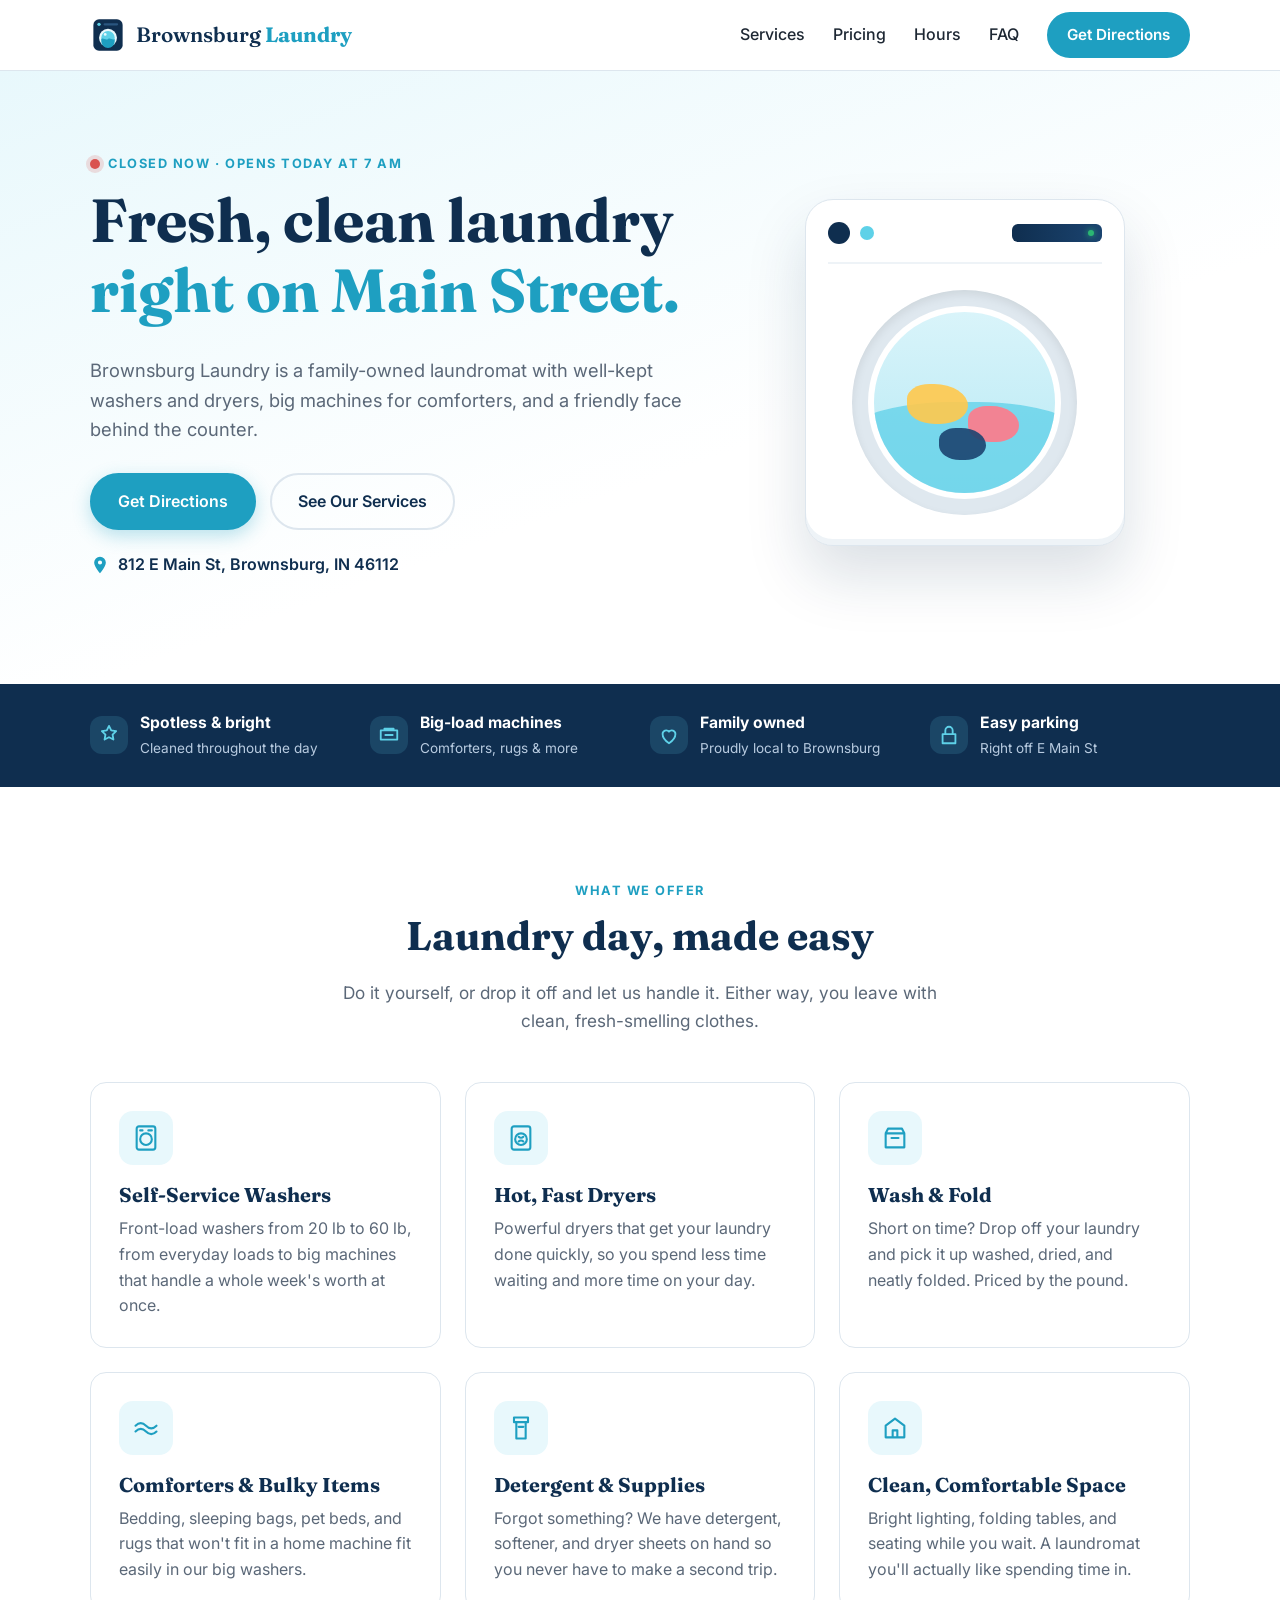
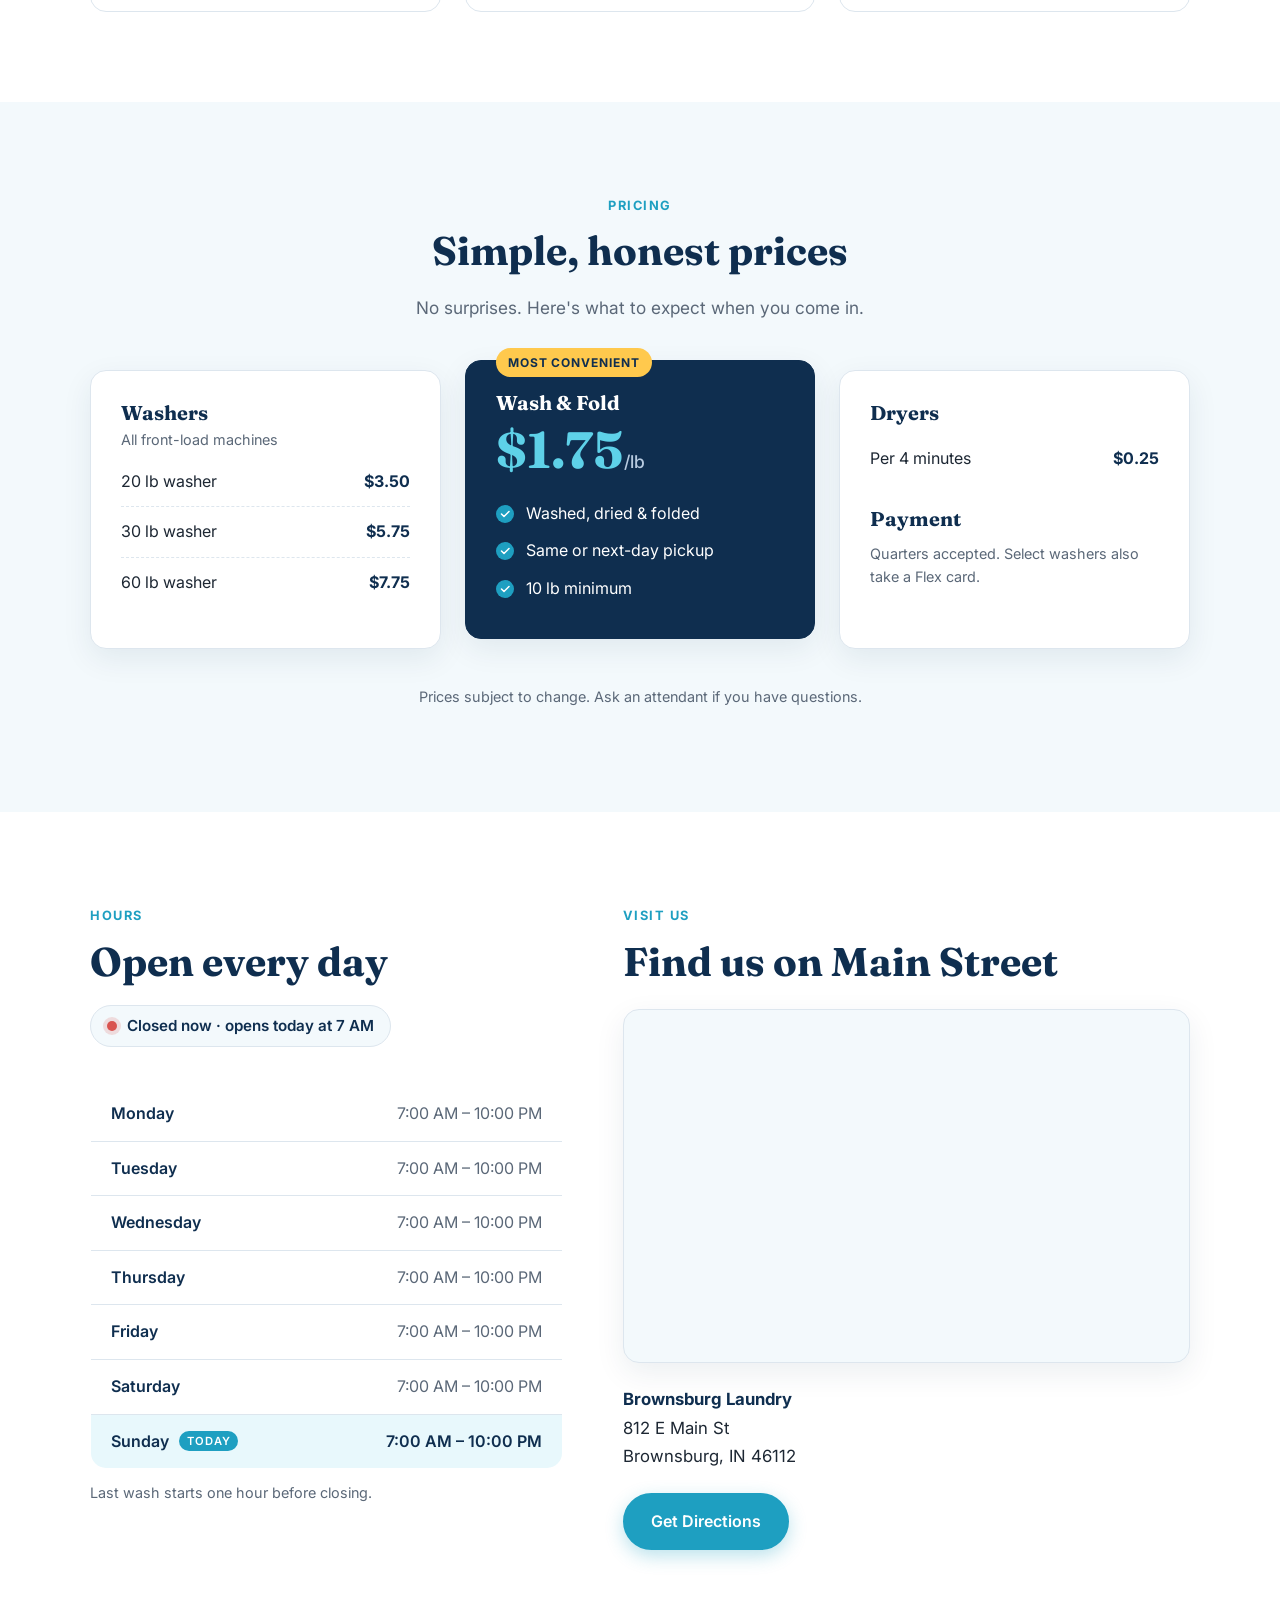
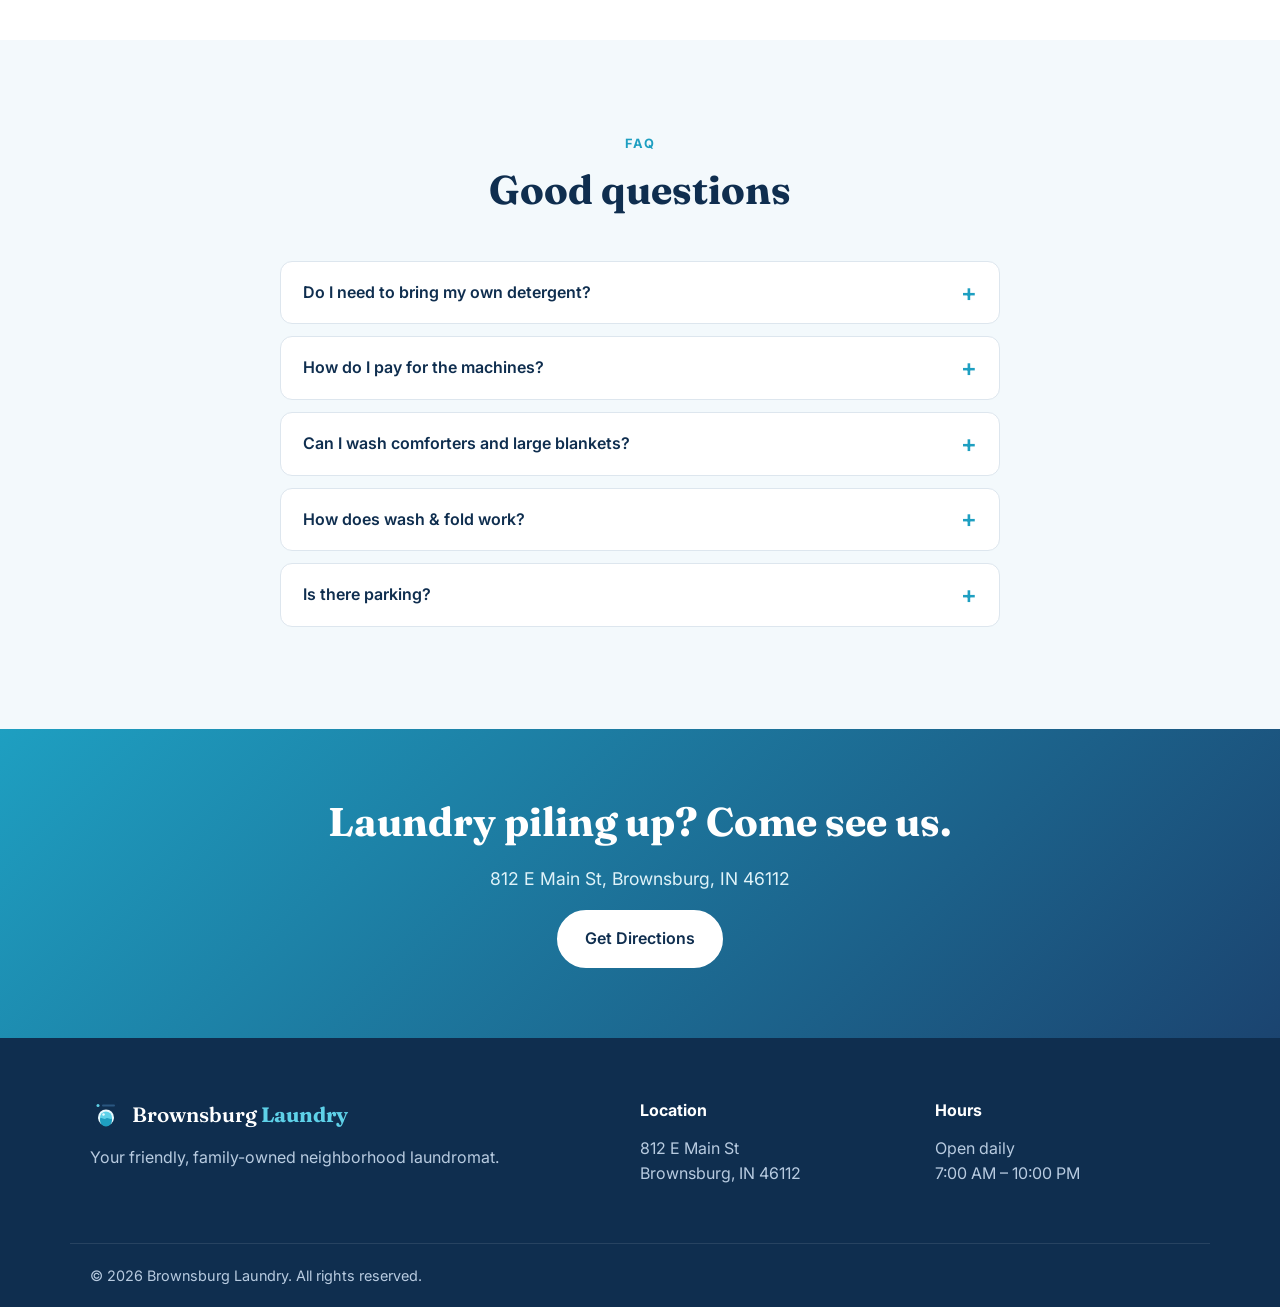
==== commit 7b06f0c6: "Update dryer pricing and payment options Co-Authored-By: Claude Opus 5.5 <noreply@anthropic.com> Cla" ====
--- a/index.html
+++ b/index.html
@@ -167,7 +167,7 @@
     </section>
 
     <!-- PRICING -->
-    <!-- NOTE: Washer prices are confirmed. Dryer, wash & fold, and payment details are still placeholders. -->
+    <!-- NOTE: Washer, dryer, and payment details are confirmed. Wash & fold details and the 40/50 lb washer prices are still to be filled in. -->
     <section id="pricing" class="section section-tint">
       <div class="container">
         <div class="section-head">
@@ -199,11 +199,10 @@
           <div class="price-card">
             <h3>Dryers</h3>
             <ul class="price-list">
-              <li><span>Per 8 minutes</span><span class="price">$0.25</span></li>
+              <li><span>Per 4 minutes</span><span class="price">$0.25</span></li>
             </ul>
-            <p class="fine">Most loads dry in 30–40 minutes.</p>
             <h3 class="mt">Payment</h3>
-            <p class="fine">Quarters, with a change machine on site.</p>
+            <p class="fine">Quarters accepted. Select washers also take a Flex card.</p>
           </div>
         </div>
         <p class="note">Prices subject to change. Ask an attendant if you have questions.</p>
@@ -270,7 +269,7 @@
           </details>
           <details>
             <summary>How do I pay for the machines?</summary>
-            <p>Machines take quarters, and there's a change machine on site that breaks bills into quarters.</p>
+            <p>Machines take quarters, and select washers also have a Flex card system.</p>
           </details>
           <details>
             <summary>Can I wash comforters and large blankets?</summary>
